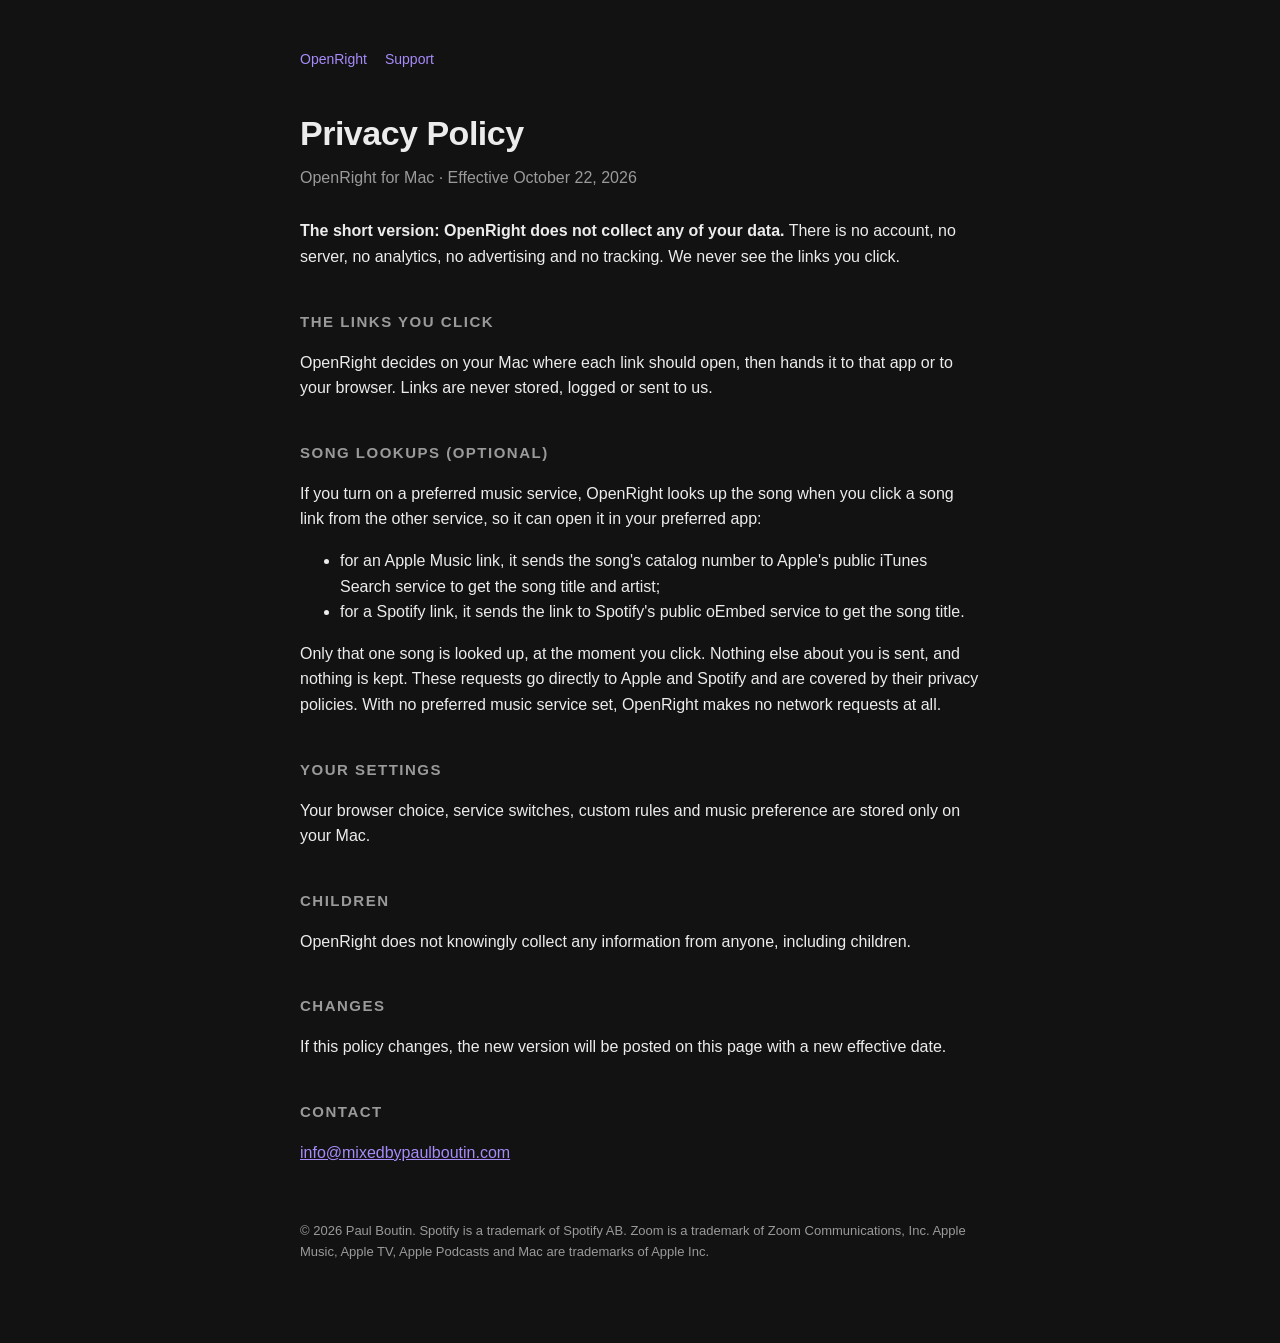
==== privacy/index.html @ 46ebcb2a "OpenRight support and privacy site" ====
<!doctype html><html lang="en"><head><meta charset="utf-8"><meta name="viewport" content="width=device-width,initial-scale=1">
<title>OpenRight Privacy Policy</title><link rel="stylesheet" href="../style.css"></head><body><main>
<nav><a href="../">OpenRight</a><a href="../support/">Support</a></nav>
<h1>Privacy Policy</h1>
<p class="sub">OpenRight for Mac · Effective October 22, 2026</p>

<p><strong>The short version: OpenRight does not collect any of your data.</strong> There is no account, no server, no analytics, no advertising and no tracking. We never see the links you click.</p>

<h2>The links you click</h2>
<p>OpenRight decides on your Mac where each link should open, then hands it to that app or to your browser. Links are never stored, logged or sent to us.</p>

<h2>Song lookups (optional)</h2>
<p>If you turn on a preferred music service, OpenRight looks up the song when you click a song link from the other service, so it can open it in your preferred app:</p>
<ul>
<li>for an Apple Music link, it sends the song's catalog number to Apple's public iTunes Search service to get the song title and artist;</li>
<li>for a Spotify link, it sends the link to Spotify's public oEmbed service to get the song title.</li>
</ul>
<p>Only that one song is looked up, at the moment you click. Nothing else about you is sent, and nothing is kept. These requests go directly to Apple and Spotify and are covered by their privacy policies. With no preferred music service set, OpenRight makes no network requests at all.</p>

<h2>Your settings</h2>
<p>Your browser choice, service switches, custom rules and music preference are stored only on your Mac.</p>

<h2>Children</h2>
<p>OpenRight does not knowingly collect any information from anyone, including children.</p>

<h2>Changes</h2>
<p>If this policy changes, the new version will be posted on this page with a new effective date.</p>

<h2>Contact</h2>
<p><a href="mailto:info@mixedbypaulboutin.com">info@mixedbypaulboutin.com</a></p>
<footer>© 2026 Paul Boutin. Spotify is a trademark of Spotify AB. Zoom is a trademark of Zoom Communications, Inc. Apple Music, Apple TV, Apple Podcasts and Mac are trademarks of Apple Inc.</footer>
</main></body></html>
---- style.css ----
:root{--bg:#121212;--panel:#1c1c1c;--text:#ececec;--muted:#9a9a9a;--accent:#a78bfa}
*{box-sizing:border-box}
body{margin:0;background:var(--bg);color:var(--text);font:16px/1.6 -apple-system,BlinkMacSystemFont,"Helvetica Neue",Arial,sans-serif}
main{max-width:720px;margin:0 auto;padding:48px 20px 80px}
h1{font-size:34px;margin:0 0 4px;letter-spacing:-.5px}
h2{font-size:15px;text-transform:uppercase;letter-spacing:1.5px;color:var(--muted);margin:40px 0 10px}
p,li{color:var(--text)}
.sub{color:var(--muted);margin:0 0 28px}
a{color:var(--accent)}
.card{background:var(--panel);border-radius:14px;padding:18px 20px;margin:12px 0}
.card h3{margin:0 0 6px;font-size:17px}
.card p{margin:0;color:var(--muted)}
nav{margin-bottom:36px;font-size:14px}
nav a{margin-right:18px;text-decoration:none}
footer{margin-top:56px;color:var(--muted);font-size:13px}
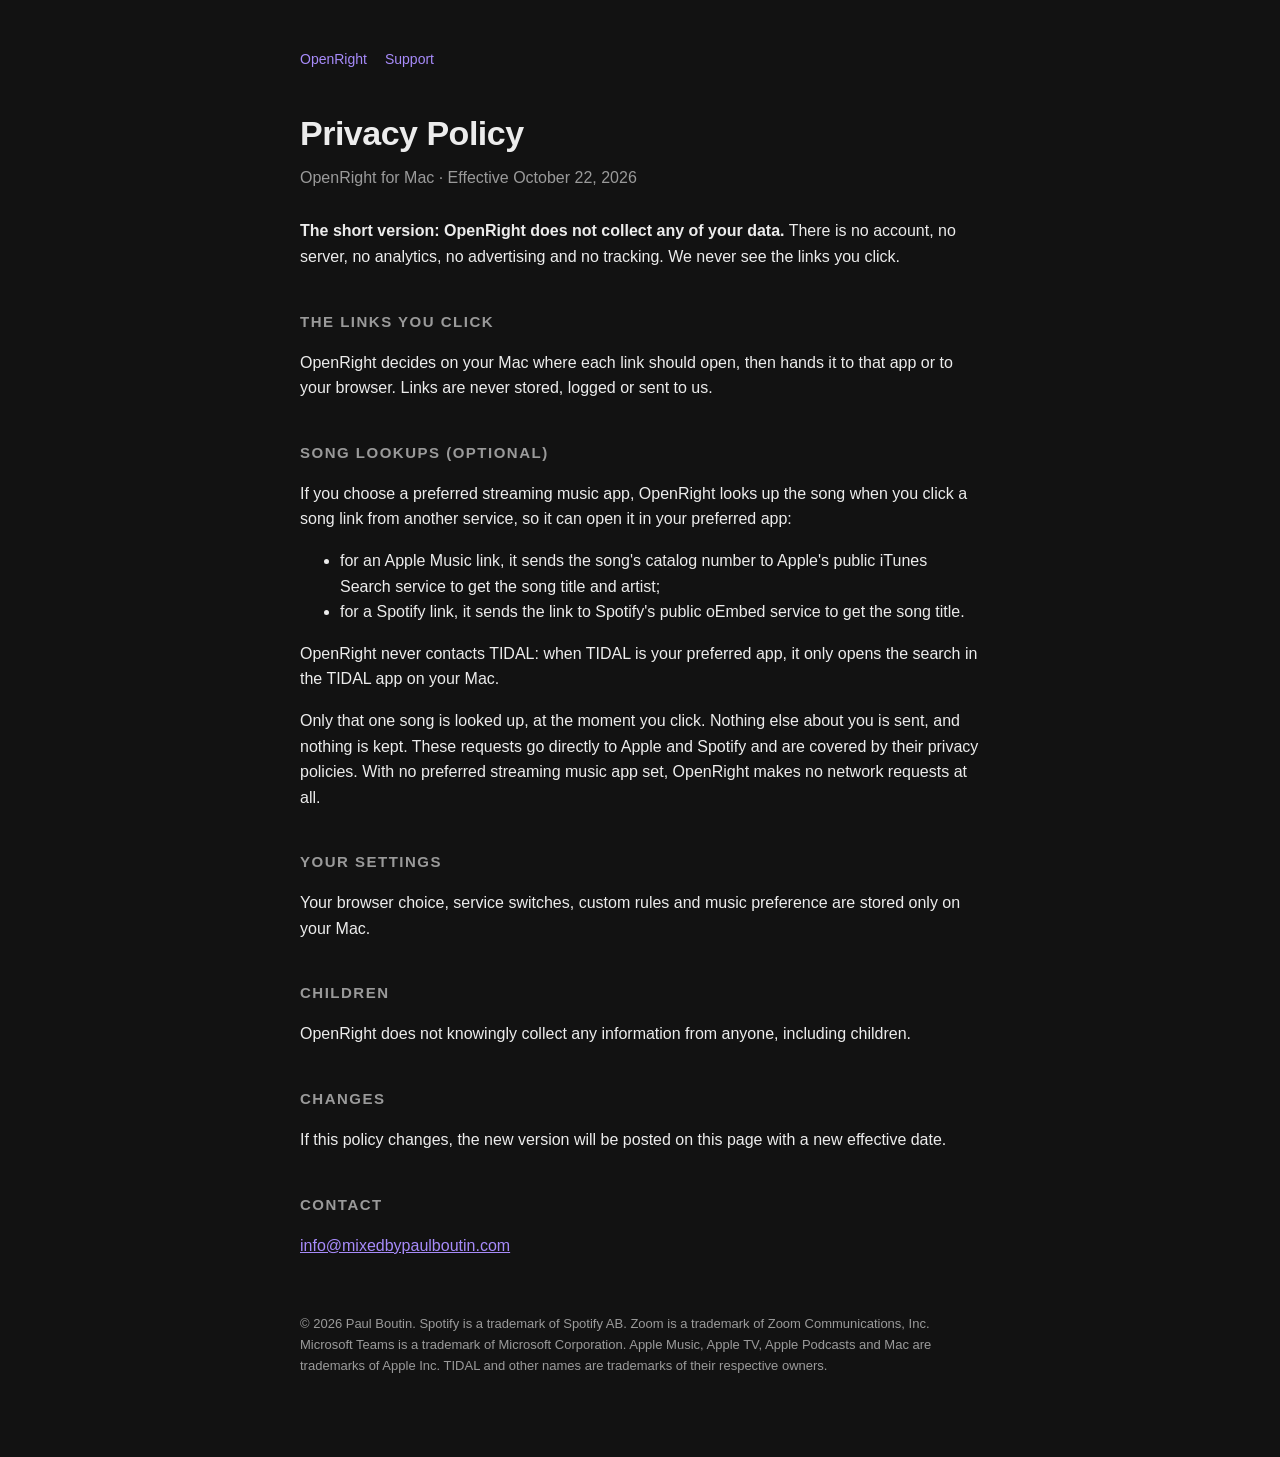
==== commit 2a40b298: "Add TIDAL and Microsoft Teams; Preferred Streaming Music App wording Support: keep-default help, Mai" ====
--- a/privacy/index.html
+++ b/privacy/index.html
@@ -10,12 +10,13 @@
 <p>OpenRight decides on your Mac where each link should open, then hands it to that app or to your browser. Links are never stored, logged or sent to us.</p>
 
 <h2>Song lookups (optional)</h2>
-<p>If you turn on a preferred music service, OpenRight looks up the song when you click a song link from the other service, so it can open it in your preferred app:</p>
+<p>If you choose a preferred streaming music app, OpenRight looks up the song when you click a song link from another service, so it can open it in your preferred app:</p>
 <ul>
 <li>for an Apple Music link, it sends the song's catalog number to Apple's public iTunes Search service to get the song title and artist;</li>
 <li>for a Spotify link, it sends the link to Spotify's public oEmbed service to get the song title.</li>
 </ul>
-<p>Only that one song is looked up, at the moment you click. Nothing else about you is sent, and nothing is kept. These requests go directly to Apple and Spotify and are covered by their privacy policies. With no preferred music service set, OpenRight makes no network requests at all.</p>
+<p>OpenRight never contacts TIDAL: when TIDAL is your preferred app, it only opens the search in the TIDAL app on your Mac.</p>
+<p>Only that one song is looked up, at the moment you click. Nothing else about you is sent, and nothing is kept. These requests go directly to Apple and Spotify and are covered by their privacy policies. With no preferred streaming music app set, OpenRight makes no network requests at all.</p>
 
 <h2>Your settings</h2>
 <p>Your browser choice, service switches, custom rules and music preference are stored only on your Mac.</p>
@@ -28,5 +29,5 @@
 
 <h2>Contact</h2>
 <p><a href="mailto:info@mixedbypaulboutin.com">info@mixedbypaulboutin.com</a></p>
-<footer>© 2026 Paul Boutin. Spotify is a trademark of Spotify AB. Zoom is a trademark of Zoom Communications, Inc. Apple Music, Apple TV, Apple Podcasts and Mac are trademarks of Apple Inc.</footer>
+<footer>© 2026 Paul Boutin. Spotify is a trademark of Spotify AB. Zoom is a trademark of Zoom Communications, Inc. Microsoft Teams is a trademark of Microsoft Corporation. Apple Music, Apple TV, Apple Podcasts and Mac are trademarks of Apple Inc. TIDAL and other names are trademarks of their respective owners.</footer>
 </main></body></html>
